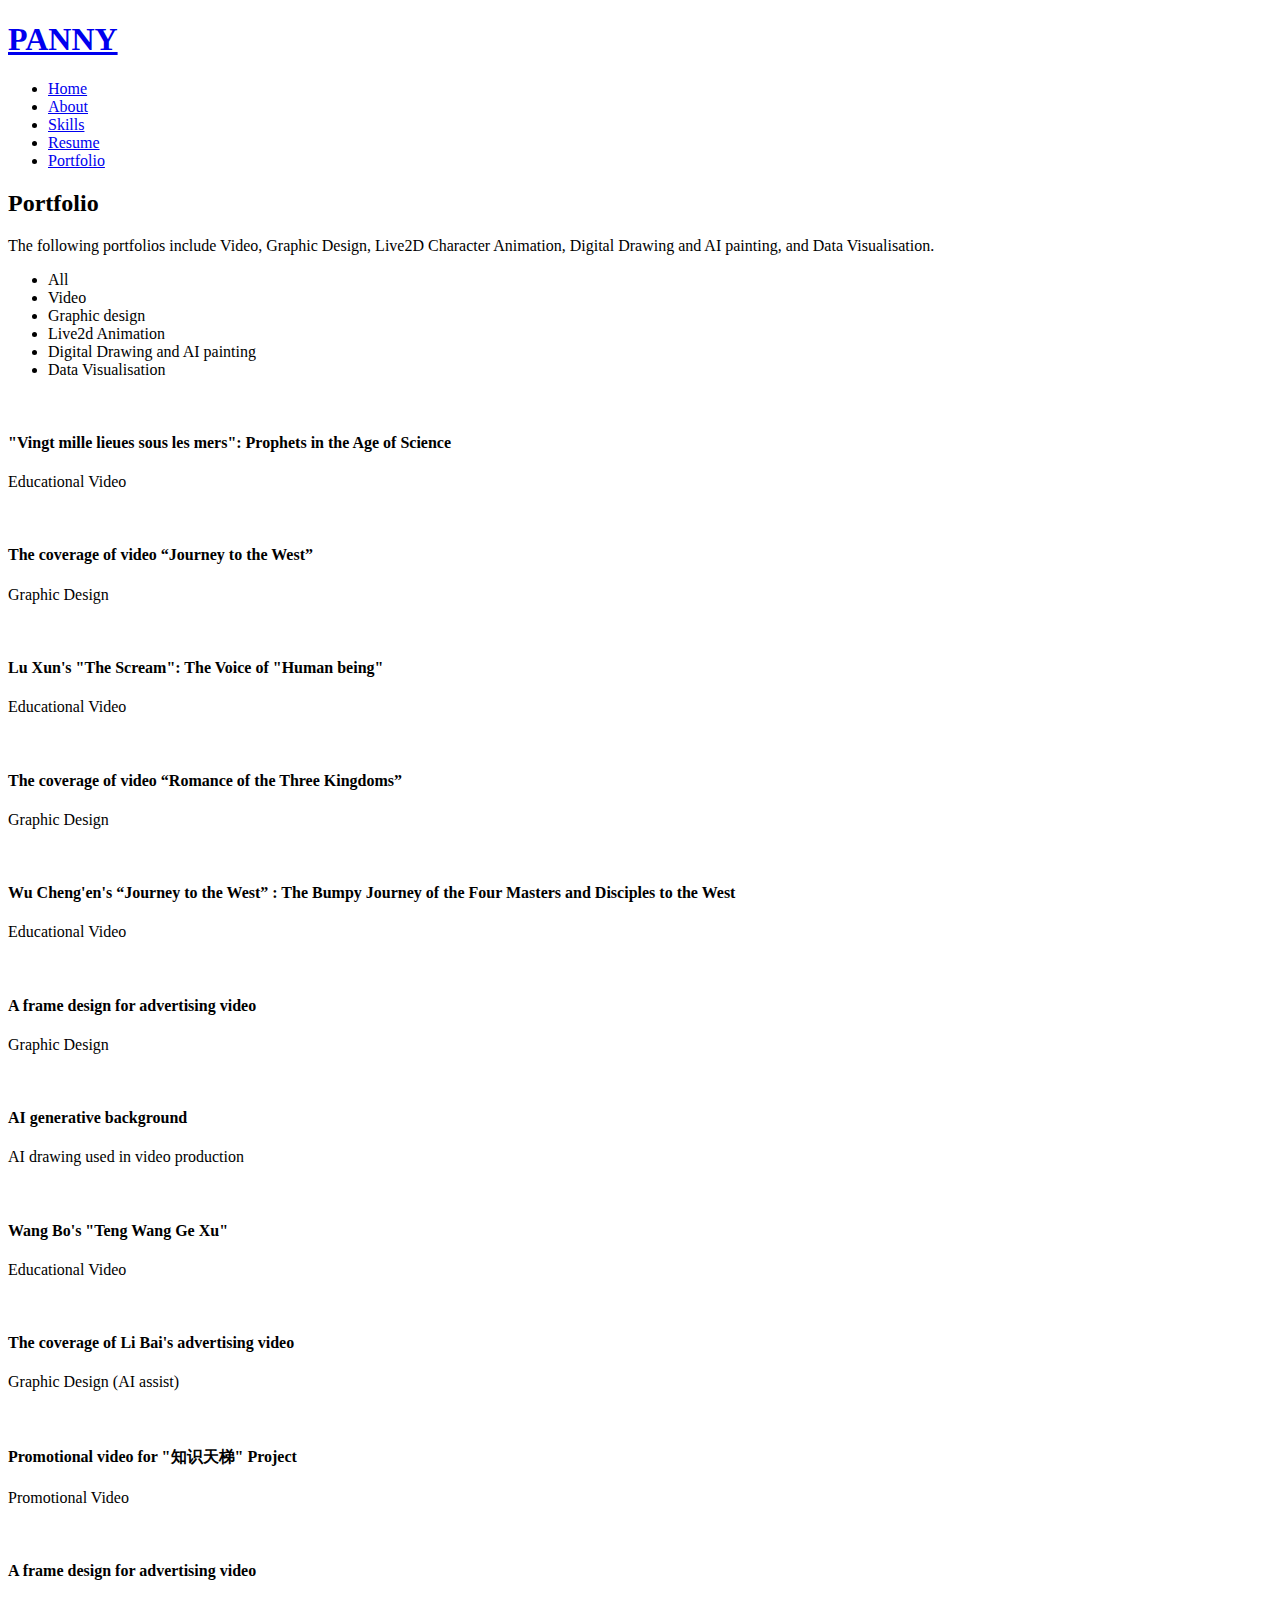
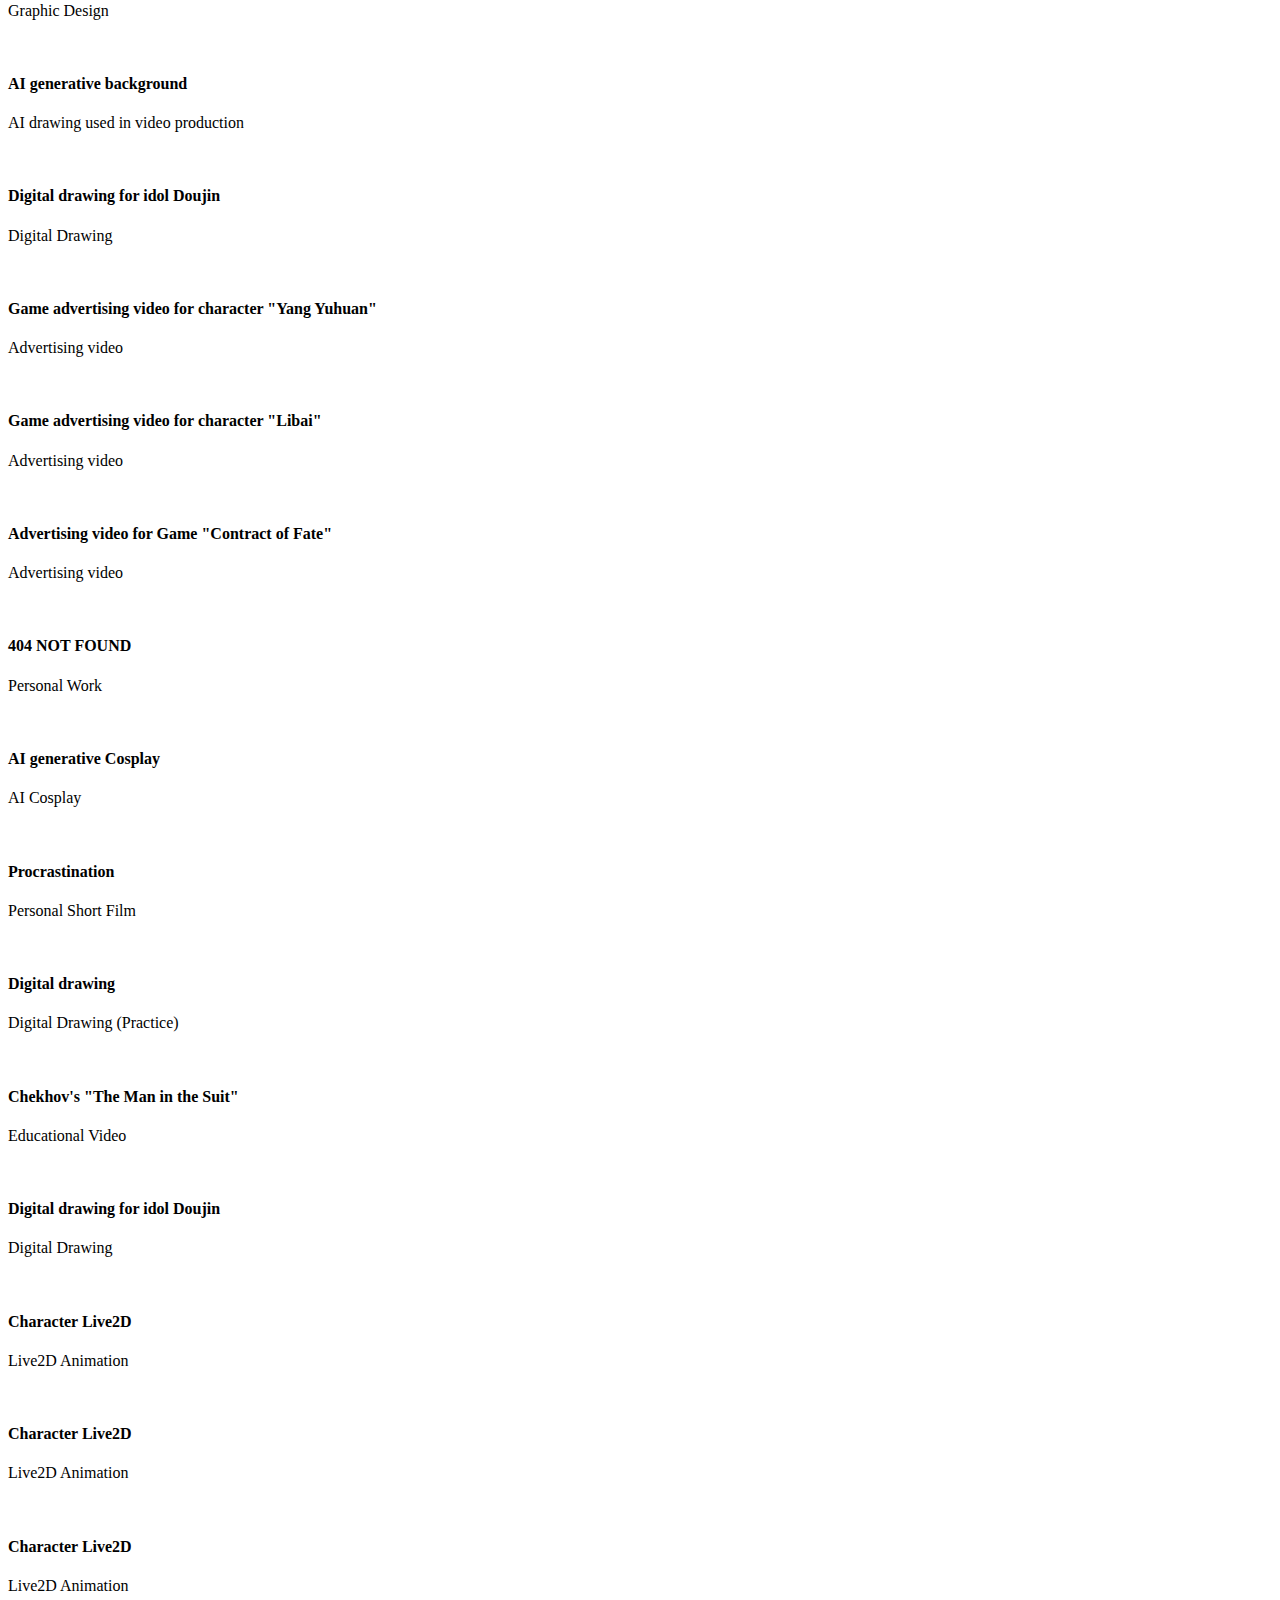
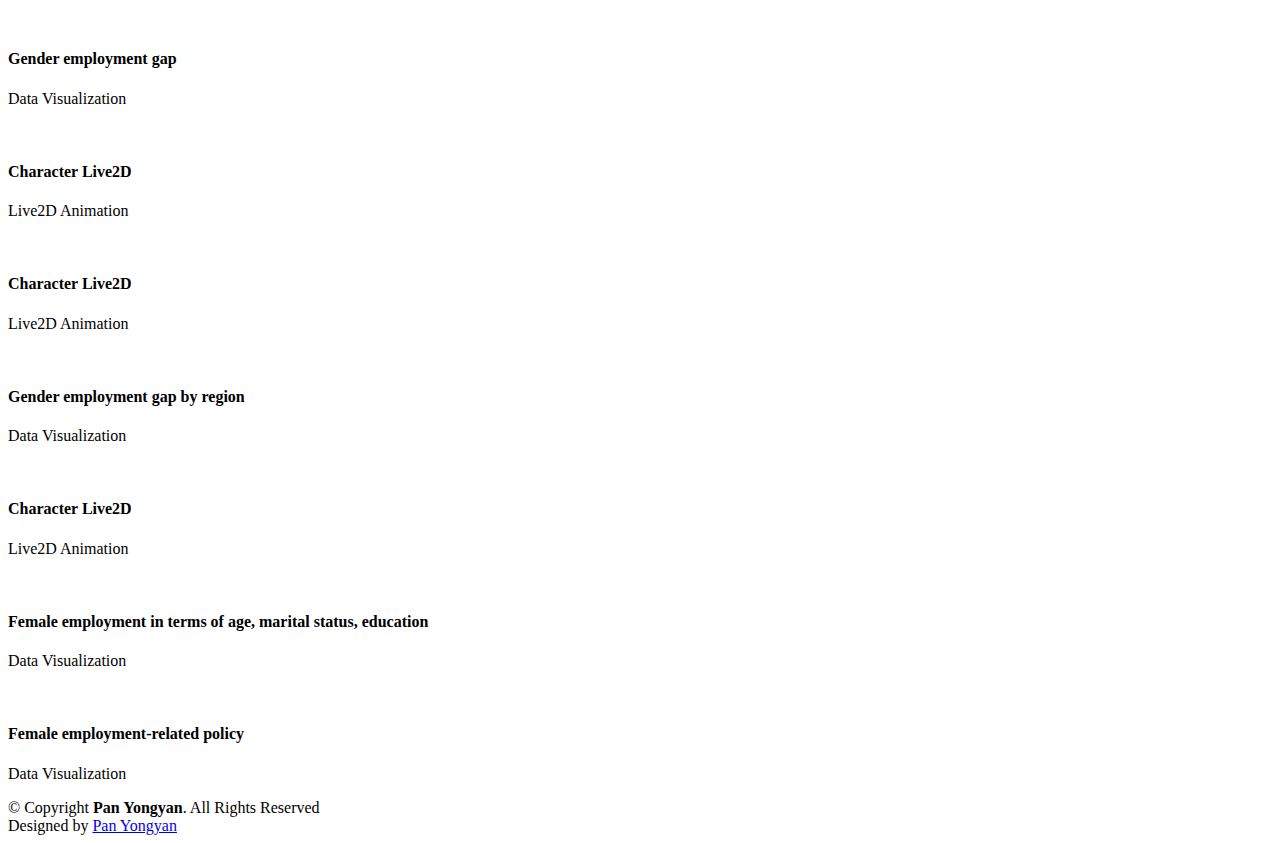
==== portfolio.html @ 24c853d8 "Add files via upload" ====
<!DOCTYPE html>
<html lang="en">

<head>
  <meta charset="utf-8">
  <meta content="width=device-width, initial-scale=1.0" name="viewport">

  <title>Portfolio - Pan Yongyan's creative CV </title>
  <meta content="" name="description">
  <meta content="" name="keywords">

  <!-- Favicons -->
  <link href="assets/img/favicon.png" rel="icon">
  <link href="assets/img/apple-touch-icon.png" rel="apple-touch-icon">

  <!-- Google Fonts -->
  <link href="https://fonts.googleapis.com/css?family=Open+Sans:300,300i,400,400i,600,600i,700,700i|Raleway:300,300i,400,400i,500,500i,600,600i,700,700i|Poppins:300,300i,400,400i,500,500i,600,600i,700,700i" rel="stylesheet">

  <!-- Vendor CSS Files -->
  <link href="assets/vendor/aos/aos.css" rel="stylesheet">
  <link href="assets/vendor/bootstrap/css/bootstrap.min.css" rel="stylesheet">
  <link href="assets/vendor/bootstrap-icons/bootstrap-icons.css" rel="stylesheet">
  <link href="assets/vendor/boxicons/css/boxicons.min.css" rel="stylesheet">
  <link href="assets/vendor/glightbox/css/glightbox.min.css" rel="stylesheet">
  <link href="assets/vendor/swiper/swiper-bundle.min.css" rel="stylesheet">

  <!-- Template Main CSS File -->
  <link href="assets/css/style.css" rel="stylesheet">

  <!-- =======================================================
  * Template Name: Kelly
  * Template URL: https://bootstrapmade.com/kelly-free-bootstrap-cv-resume-html-template/
  * Updated: Mar 17 2024 with Bootstrap v5.3.3
  * Author: BootstrapMade.com
  * License: https://bootstrapmade.com/license/
  ======================================================== -->
</head>

<body>

  <!-- ======= Header ======= -->
  <header id="header" class="fixed-top">
    <div class="container-fluid d-flex justify-content-between align-items-center">

      <h1 class="logo me-auto me-lg-0"><a href="index.html">PANNY</a></h1>
      <!-- Uncomment below if you prefer to use an image logo -->
      <!-- <a href="index.html" class="logo"><img src="assets/img/logo.png" alt="" class="img-fluid"></a>-->

      <nav id="navbar" class="navbar order-last order-lg-0">
        <ul>
          <li><a href="index.html">Home</a></li>
          <li><a href="about.html">About</a></li>
          <li><a href="skills.html">Skills</a></li>
          <li><a href="resume.html">Resume</a></li>
          <li><a class="active" href="portfolio.html">Portfolio</a></li>
          <!--<li><a href="contact.html">Contact</a></li>-->
        </ul>
        <i class="bi bi-list mobile-nav-toggle"></i>
      </nav><!-- .navbar -->

      <div class="header-social-links">
        <a href="https://www.linkedin.com/in/yongyan-pan-8737632ab/" class="linkedin"><i class="bi bi-linkedin"></i></i></a>
      </div>

    </div>

  </header><!-- End Header -->

  <main id="main">

    <!-- ======= Portfolio Section ======= -->
    <section id="portfolio" class="portfolio">
      <div class="container" data-aos="fade-up">

        <div class="section-title">
          <h2>Portfolio</h2>
          <p>The following portfolios include Video, Graphic Design, Live2D Character Animation, Digital Drawing and AI painting, and Data Visualisation.</p>
        </div>

        <div class="row" data-aos="fade-up" data-aos-delay="100">
          <div class="col-lg-12 d-flex justify-content-center">
            <ul id="portfolio-flters">
              <li data-filter="*" class="filter-active">All</li>
              <li data-filter=".filter-video">Video</li>
              <li data-filter=".filter-graphic_design">Graphic design</li>
              <li data-filter=".filter-live2d_animation">Live2d Animation</li>
              <li data-filter=".filter-drawing_n_AI">Digital Drawing and AI painting</li>
              <li data-filter=".filter-data_visualization">Data Visualisation</li>
            </ul>
          </div>
        </div>

        <div class="row portfolio-container" data-aos="fade-up" data-aos-delay="200">

          <div class="col-lg-4 col-md-6 portfolio-item filter-video">
            <div class="portfolio-wrap">
              <img src="assets/img/portfolio/Video1.png" class="img-fluid" alt="">
              <div class="portfolio-info">
                <h4><class="fst-italic">"Vingt mille lieues sous les mers":</class> Prophets in the Age of Science</h4>
                <p>Educational Video</p>
                <div class="portfolio-links">
                  <a href="assets\video\video1.mp4" data-gallery="portfolioGallery" class="portfolio-lightbox" title="Video 1"><i class="bx bx-link"></i></a>
                  <!--<a href="portfolio-details.html" class="portfolio-details-lightbox" data-glightbox="type: external" title="Portfolio Details"><i class="bx bx-file"></i></a>-->
                </div>
              </div>
            </div>
          </div>

          <div class="col-lg-4 col-md-6 portfolio-item filter-graphic_design">
            <div class="portfolio-wrap">
              <img src="assets\img\portfolio\gd-1.png" class="img-fluid" alt="">
              <div class="portfolio-info">
                <h4>The coverage of video “Journey to the West”</h4>
                <p>Graphic Design</p>
                <div class="portfolio-links">
                  <a href="assets\img\portfolio\gd-1.png" data-gallery="portfolioGallery" class="portfolio-lightbox" title="Graphic Design 1"><i class="bx bx-link"></i></a>
                  <!--<a href="portfolio-details.html" class="portfolio-details-lightbox" data-glightbox="type: external" title="Portfolio Details"><i class="bx bx-file"></i></a>-->
                </div>
              </div>
            </div>
          </div>

          <div class="col-lg-4 col-md-6 portfolio-item filter-video">
            <div class="portfolio-wrap">
              <img src="assets/img/portfolio/Video2.png" class="img-fluid" alt="">
              <div class="portfolio-info">
                <h4>Lu Xun's "The Scream": The Voice of "Human being"</h4>
                <p>Educational Video</p>
                <div class="portfolio-links">
                  <a href="assets\video\video2.mp4" data-gallery="portfolioGallery" class="portfolio-lightbox" title="Video 2"><i class="bx bx-link"></i></a>
                  <!--<a href="portfolio-details.html" class="portfolio-details-lightbox" data-glightbox="type: external" title="Portfolio Details"><i class="bx bx-file"></i></a>-->
                </div>
              </div>
            </div>
          </div>

          <div class="col-lg-4 col-md-6 portfolio-item filter-graphic_design">
            <div class="portfolio-wrap">
              <img src="assets\img\portfolio\gd-2.png" class="img-fluid" alt="">
              <div class="portfolio-info">
                <h4>The coverage of video “Romance of the Three Kingdoms”</h4>
                <p>Graphic Design</p>
                <div class="portfolio-links">
                  <a href="assets\img\portfolio\gd-2.png" data-gallery="portfolioGallery" class="portfolio-lightbox" title="Graphic Design 2"><i class="bx bx-link"></i></a>
                  <!--<a href="portfolio-details.html" class="portfolio-details-lightbox" data-glightbox="type: external" title="Portfolio Details"><i class="bx bx-file"></i></a>-->
                </div>
              </div>
            </div>
          </div>

          <div class="col-lg-4 col-md-6 portfolio-item filter-video">
            <div class="portfolio-wrap">
              <img src="assets/img/portfolio/Video3.png" class="img-fluid" alt="">
              <div class="portfolio-info">
                <h4>Wu Cheng'en's “Journey to the West” : The Bumpy Journey of the Four Masters and Disciples to the West</h4>
                <p>Educational Video</p>
                <div class="portfolio-links">
                  <a href="assets\video\video3.mp4" data-gallery="portfolioGallery" class="portfolio-lightbox" title="Video 3"><i class="bx bx-link"></i></a>
                  <!--<a href="portfolio-details.html" class="portfolio-details-lightbox" data-glightbox="type: external" title="Portfolio Details"><i class="bx bx-file"></i></a>-->
                </div>
              </div>
            </div>
          </div>

          <div class="col-lg-4 col-md-6 portfolio-item filter-graphic_design">
            <div class="portfolio-wrap">
              <img src="assets\img\portfolio\gd-4.png" class="img-fluid" alt="">
              <div class="portfolio-info">
                <h4>A frame design for advertising video</h4>
                <p>Graphic Design</p>
                <div class="portfolio-links">
                  <a href="assets\img\portfolio\gd-4.png" data-gallery="portfolioGallery" class="portfolio-lightbox" title="Graphic Design 4"><i class="bx bx-link"></i></a>
                  <!--<a href="portfolio-details.html" class="portfolio-details-lightbox" data-glightbox="type: external" title="Portfolio Details"><i class="bx bx-file"></i></a>-->
                </div>
              </div>
            </div>
          </div>

          <div class="col-lg-4 col-md-6 portfolio-item filter-drawing_n_AI">
            <div class="portfolio-wrap">
              <img src="assets/img/portfolio/AI-1.png" class="img-fluid" alt="">
              <div class="portfolio-info">
                <h4>AI generative background</h4>
                <p>AI drawing used in video production</p>
                <div class="portfolio-links">
                  <a href="assets/img/portfolio/AI-1.png" data-gallery="portfolioGallery" class="portfolio-lightbox" title="AI drawing 1"><i class="bx bx-link"></i></a>
                  <!--<a href="portfolio-details.html" class="portfolio-details-lightbox" data-glightbox="type: external" title="Portfolio Details"><i class="bx bx-file"></i></a>-->
                </div>
              </div>
            </div>
          </div>

          <div class="col-lg-4 col-md-6 portfolio-item filter-video">
            <div class="portfolio-wrap">
              <img src="assets/img/portfolio/Video4.png" class="img-fluid" alt="">
              <div class="portfolio-info">
                <h4>Wang Bo's "Teng Wang Ge Xu"</h4>
                <p>Educational Video</p>
                <div class="portfolio-links">
                  <a href="assets\video\video4.mp4" data-gallery="portfolioGallery" class="portfolio-lightbox" title="Vide 4"><i class="bx bx-plus"></i></a>
                  <!--<a href="portfolio-details.html" class="portfolio-details-lightbox" data-glightbox="type: external" title="Portfolio Details"><i class="bx bx-link"></i></a>-->
                </div>
              </div>
            </div>
          </div>

          <div class="col-lg-4 col-md-6 portfolio-item filter-graphic_design">
            <div class="portfolio-wrap">
              <img src="assets\img\portfolio\gd-3.png" class="img-fluid" alt="">
              <div class="portfolio-info">
                <h4>The coverage of Li Bai's advertising video</h4>
                <p>Graphic Design (AI assist)</p>
                <div class="portfolio-links">
                  <a href="assets\img\portfolio\gd-3.png" data-gallery="portfolioGallery" class="portfolio-lightbox" title="Graphic Design 3"><i class="bx bx-link"></i></a>
                  <!--<a href="portfolio-details.html" class="portfolio-details-lightbox" data-glightbox="type: external" title="Portfolio Details"><i class="bx bx-file"></i></a>-->
                </div>
              </div>
            </div>
          </div>

          <div class="col-lg-4 col-md-6 portfolio-item filter-video">
            <div class="portfolio-wrap">
              <img src="assets/img/portfolio/Video7.png" class="img-fluid" alt="">
              <div class="portfolio-info">
                <h4>Promotional video for "知识天梯" Project</h4>
                <p>Promotional Video</p>
                <div class="portfolio-links">
                  <a href="assets\video\video7.mp4" data-gallery="portfolioGallery" class="portfolio-lightbox" title="Vide 4"><i class="bx bx-link"></i></a>
                  <!--<a href="portfolio-details.html" class="portfolio-details-lightbox" data-glightbox="type: external" title="Portfolio Details"><i class="bx bx-file"></i></a>-->
                </div>
              </div>
            </div>
          </div>

          <div class="col-lg-4 col-md-6 portfolio-item filter-graphic_design">
            <div class="portfolio-wrap">
              <img src="assets\img\portfolio\gd-5.png" class="img-fluid" alt="">
              <div class="portfolio-info">
                <h4>A frame design for advertising video</h4>
                <p>Graphic Design</p>
                <div class="portfolio-links">
                  <a href="assets\img\portfolio\gd-5.png" data-gallery="portfolioGallery" class="portfolio-lightbox" title="Graphic Design 5"><i class="bx bx-link"></i></a>
                  <!--<a href="portfolio-details.html" class="portfolio-details-lightbox" data-glightbox="type: external" title="Portfolio Details"><i class="bx bx-file"></i></a>-->
                </div>
              </div>
            </div>
          </div>

          <div class="col-lg-4 col-md-6 portfolio-item filter-drawing_n_AI">
            <div class="portfolio-wrap">
              <img src="assets/img/portfolio/AI-2.png" class="img-fluid" alt="">
              <div class="portfolio-info">
                <h4>AI generative background</h4>
                <p>AI drawing used in video production</p>
                <div class="portfolio-links">
                  <a href="assets/img/portfolio/AI-2.png" data-gallery="portfolioGallery" class="portfolio-lightbox" title="AI drawing 2"><i class="bx bx-link"></i></a>
                  <!--<a href="portfolio-details.html" class="portfolio-details-lightbox" data-glightbox="type: external" title="Portfolio Details"><i class="bx bx-file"></i></a>-->
                </div>
              </div>
            </div>
          </div>

          <div class="col-lg-4 col-md-6 portfolio-item filter-drawing_n_AI">
            <div class="portfolio-wrap">
              <img src="assets/img/portfolio/draw-1.jpg" class="img-fluid" alt="">
              <div class="portfolio-info">
                <h4>Digital drawing for idol Doujin</h4>
                <p>Digital Drawing</p>
                <div class="portfolio-links">
                  <a href="assets/img/portfolio/draw-1.jpg" data-gallery="portfolioGallery" class="portfolio-lightbox" title="Digital Drawing 1"><i class="bx bx-link"></i></a>
                  <!--<a href="portfolio-details.html" class="portfolio-details-lightbox" data-glightbox="type: external" title="Portfolio Details"><i class="bx bx-file"></i></a>-->
                </div>
              </div>
            </div>
          </div>

          <div class="col-lg-4 col-md-6 portfolio-item filter-video">
            <div class="portfolio-wrap">
              <img src="assets/img/portfolio/Video8.png" class="img-fluid" alt="">
              <div class="portfolio-info">
                <h4>Game advertising video for character "Yang Yuhuan"</h4>
                <p>Advertising video</p>
                <div class="portfolio-links">
                  <a href="assets\video\video8.mp4" data-gallery="portfolioGallery" class="portfolio-lightbox" title="Vide 5"><i class="bx bx-link"></i></a>
                  <!--<a href="portfolio-details.html" class="portfolio-details-lightbox" data-glightbox="type: external" title="Portfolio Details"><i class="bx bx-file"></i></a>-->
                </div>
              </div>
            </div>
          </div>

          <div class="col-lg-4 col-md-6 portfolio-item filter-video">
            <div class="portfolio-wrap">
              <img src="assets/img/portfolio/Video10.png" class="img-fluid" alt="">
              <div class="portfolio-info">
                <h4>Game advertising video for character "Libai"</h4>
                <p>Advertising video</p>
                <div class="portfolio-links">
                  <a href="assets\video\video10.mp4" data-gallery="portfolioGallery" class="portfolio-lightbox" title="Vide 6"><i class="bx bx-link"></i></a>
                  <!--<a href="portfolio-details.html" class="portfolio-details-lightbox" data-glightbox="type: external" title="Portfolio Details"><i class="bx bx-file"></i></a>-->
                </div>
              </div>
            </div>
          </div>

          <div class="col-lg-4 col-md-6 portfolio-item filter-video">
            <div class="portfolio-wrap">
              <img src="assets/img/portfolio/Video11.png" class="img-fluid" alt="">
              <div class="portfolio-info">
                <h4>Advertising video for Game "Contract of Fate"</h4>
                <p>Advertising video</p>
                <div class="portfolio-links">
                  <a href="assets\video\video11.mp4" data-gallery="portfolioGallery" class="portfolio-lightbox" title="Vide 7"><i class="bx bx-link"></i></a>
                  <!--<a href="portfolio-details.html" class="portfolio-details-lightbox" data-glightbox="type: external" title="Portfolio Details"><i class="bx bx-file"></i></a>-->
                </div>
              </div>
            </div>
          </div>

          <div class="col-lg-4 col-md-6 portfolio-item filter-video">
            <div class="portfolio-wrap">
              <img src="assets/img/portfolio/Video12.jpg" class="img-fluid" alt="">
              <div class="portfolio-info">
                <h4>404 NOT FOUND</h4>
                <p>Personal Work</p>
                <div class="portfolio-links">
                  <a href="assets\video\video12.mp4" data-gallery="portfolioGallery" class="portfolio-lightbox" title="Vide 8"><i class="bx bx-link"></i></a>
                  <!--<a href="portfolio-details.html" class="portfolio-details-lightbox" data-glightbox="type: external" title="Portfolio Details"><i class="bx bx-file"></i></a>-->
                </div>
              </div>
            </div>
          </div>

          <div class="col-lg-4 col-md-6 portfolio-item filter-drawing_n_AI">
            <div class="portfolio-wrap">
              <img src="assets/img/portfolio/AI-4.png" class="img-fluid" alt="">
              <div class="portfolio-info">
                <h4>AI generative Cosplay</h4>
                <p>AI Cosplay</p>
                <div class="portfolio-links">
                  <a href="assets/img/portfolio/AI-4.png" data-gallery="portfolioGallery" class="portfolio-lightbox" title="AI Cosplay"><i class="bx bx-link"></i></a>
                  <!--<a href="portfolio-details.html" class="portfolio-details-lightbox" data-glightbox="type: external" title="Portfolio Details"><i class="bx bx-file"></i></a>-->
                </div>
              </div>
            </div>
          </div>

          <div class="col-lg-4 col-md-6 portfolio-item filter-video">
            <div class="portfolio-wrap">
              <img src="assets/img/portfolio/Video14.jpg" class="img-fluid" alt="">
              <div class="portfolio-info">
                <h4>Procrastination</h4>
                <p>Personal Short Film</p>
                <div class="portfolio-links">
                  <a href="assets\video\video14.mp4" data-gallery="portfolioGallery" class="portfolio-lightbox" title="Vide 9"><i class="bx bx-link"></i></a>
                  <!--<a href="portfolio-details.html" class="portfolio-details-lightbox" data-glightbox="type: external" title="Portfolio Details"><i class="bx bx-file"></i></a>-->
                </div>
              </div>
            </div>
          </div>

          <div class="col-lg-4 col-md-6 portfolio-item filter-drawing_n_AI">
            <div class="portfolio-wrap">
              <img src="assets/img/portfolio/draw-4.jpg" class="img-fluid" alt="">
              <div class="portfolio-info">
                <h4>Digital drawing</h4>
                <p>Digital Drawing (Practice)</p>
                <div class="portfolio-links">
                  <a href="assets/img/portfolio/draw-4.jpg" data-gallery="portfolioGallery" class="portfolio-lightbox" title="Digital Drawing 2"><i class="bx bx-link"></i></a>
                  <!--<a href="portfolio-details.html" class="portfolio-details-lightbox" data-glightbox="type: external" title="Portfolio Details"><i class="bx bx-file"></i></a>-->
                </div>
              </div>
            </div>
          </div>

          <div class="col-lg-4 col-md-6 portfolio-item filter-video">
            <div class="portfolio-wrap">
              <img src="assets/img/portfolio/Video5.png" class="img-fluid" alt="">
              <div class="portfolio-info">
                <h4>Chekhov's "The Man in the Suit"</h4>
                <p>Educational Video</p>
                <div class="portfolio-links">
                  <a href="assets\video\video5.mp4" data-gallery="portfolioGallery" class="portfolio-lightbox" title="Vide 10"><i class="bx bx-link"></i></a>
                  <!--<a href="portfolio-details.html" class="portfolio-details-lightbox" data-glightbox="type: external" title="Portfolio Details"><i class="bx bx-file"></i></a>-->
                </div>
              </div>
            </div>
          </div>

          <div class="col-lg-4 col-md-6 portfolio-item filter-drawing_n_AI">
            <div class="portfolio-wrap">
              <img src="assets/img/portfolio/draw-3.jpg" class="img-fluid" alt="">
              <div class="portfolio-info">
                <h4>Digital drawing for idol Doujin</h4>
                <p>Digital Drawing</p>
                <div class="portfolio-links">
                  <a href="assets/img/portfolio/draw-3.jpg" data-gallery="portfolioGallery" class="portfolio-lightbox" title="Digital Drawing 3"><i class="bx bx-link"></i></a>
                  <!--<a href="portfolio-details.html" class="portfolio-details-lightbox" data-glightbox="type: external" title="Portfolio Details"><i class="bx bx-file"></i></a>-->
                </div>
              </div>
            </div>
          </div>

          <div class="col-lg-4 col-md-6 portfolio-item filter-live2d_animation">
            <div class="portfolio-wrap">
              <img src="assets\live2d\live2d-1.gif" class="img-fluid" alt="">
              <div class="portfolio-info">
                <h4>Character Live2D</h4>
                <p>Live2D Animation</p>
                <div class="portfolio-links">
                  <a href="assets\live2d\live2d-1.gif" data-gallery="portfolioGallery" class="portfolio-lightbox" title="Live2D Animation 1"><i class="bx bx-link"></i></a>
                  <!--<a href="portfolio-details.html" class="portfolio-details-lightbox" data-glightbox="type: external" title="Portfolio Details"><i class="bx bx-file"></i></a>-->
                </div>
              </div>
            </div>
          </div>

          <div class="col-lg-4 col-md-6 portfolio-item filter-live2d_animation">
            <div class="portfolio-wrap">
              <img src="assets\live2d\live2d-2.gif" class="img-fluid" alt="">
              <div class="portfolio-info">
                <h4>Character Live2D</h4>
                <p>Live2D Animation</p>
                <div class="portfolio-links">
                  <a href="assets\live2d\live2d-2.gif" data-gallery="portfolioGallery" class="portfolio-lightbox" title="Live2D Animation 2"><i class="bx bx-link"></i></a>
                  <!--<a href="portfolio-details.html" class="portfolio-details-lightbox" data-glightbox="type: external" title="Portfolio Details"><i class="bx bx-file"></i></a>-->
                </div>
              </div>
            </div>
          </div>

          <div class="col-lg-4 col-md-6 portfolio-item filter-live2d_animation">
            <div class="portfolio-wrap">
              <img src="assets\live2d\live2d-7.gif" class="img-fluid" alt="">
              <div class="portfolio-info">
                <h4>Character Live2D</h4>
                <p>Live2D Animation</p>
                <div class="portfolio-links">
                  <a href="assets\live2d\live2d-7.gif" data-gallery="portfolioGallery" class="portfolio-lightbox" title="Live2D Animation 3"><i class="bx bx-link"></i></a>
                  <!--<a href="portfolio-details.html" class="portfolio-details-lightbox" data-glightbox="type: external" title="Portfolio Details"><i class="bx bx-file"></i></a>-->
                </div>
              </div>
            </div>
          </div>

          <div class="col-lg-4 col-md-6 portfolio-item filter-data_visualization">
            <div class="portfolio-wrap">
              <img src="assets\img\portfolio\data-1.png" class="img-fluid" alt="">
              <div class="portfolio-info">
                <h4>Gender employment gap</h4>
                <p>Data Visualization</p>
                <div class="portfolio-links">
                  <a href="assets\img\portfolio\data-1.png" data-gallery="portfolioGallery" class="portfolio-lightbox" title="Data Visualization 1"><i class="bx bx-link"></i></a>
                  <!--<a href="portfolio-details.html" class="portfolio-details-lightbox" data-glightbox="type: external" title="Portfolio Details"><i class="bx bx-file"></i></a>-->
                </div>
              </div>
            </div>
          </div>

          <div class="col-lg-4 col-md-6 portfolio-item filter-live2d_animation">
            <div class="portfolio-wrap">
              <img src="assets\live2d\live2d-4.gif" class="img-fluid" alt="">
              <div class="portfolio-info">
                <h4>Character Live2D</h4>
                <p>Live2D Animation</p>
                <div class="portfolio-links">
                  <a href="assets\live2d\live2d-4.gif" data-gallery="portfolioGallery" class="portfolio-lightbox" title="Live2D Animation 4"><i class="bx bx-link"></i></a>
                  <!--<a href="portfolio-details.html" class="portfolio-details-lightbox" data-glightbox="type: external" title="Portfolio Details"><i class="bx bx-file"></i></a>-->
                </div>
              </div>
            </div>
          </div>

          <div class="col-lg-4 col-md-6 portfolio-item filter-live2d_animation">
            <div class="portfolio-wrap">
              <img src="assets\live2d\live2d-5.gif" class="img-fluid" alt="">
              <div class="portfolio-info">
                <h4>Character Live2D</h4>
                <p>Live2D Animation</p>
                <div class="portfolio-links">
                  <a href="assets\live2d\live2d-5.gif" data-gallery="portfolioGallery" class="portfolio-lightbox" title="Live2D Animation 5"><i class="bx bx-link"></i></a>
                  <!--<a href="portfolio-details.html" class="portfolio-details-lightbox" data-glightbox="type: external" title="Portfolio Details"><i class="bx bx-file"></i></a>-->
                </div>
              </div>
            </div>
          </div>

          <div class="col-lg-4 col-md-6 portfolio-item filter-data_visualization">
            <div class="portfolio-wrap">
              <img src="assets\img\portfolio\data-2.png" class="img-fluid" alt="">
              <div class="portfolio-info">
                <h4>Gender employment gap by region</h4>
                <p>Data Visualization</p>
                <div class="portfolio-links">
                  <a href="assets\img\portfolio\data-2.png" data-gallery="portfolioGallery" class="portfolio-lightbox" title="Data Visualization 2"><i class="bx bx-link"></i></a>
                  <!--<a href="portfolio-details.html" class="portfolio-details-lightbox" data-glightbox="type: external" title="Portfolio Details"><i class="bx bx-file"></i></a>-->
                </div>
              </div>
            </div>
          </div>

          <div class="col-lg-4 col-md-6 portfolio-item filter-live2d_animation">
            <div class="portfolio-wrap">
              <img src="assets\live2d\live2d-6.gif" class="img-fluid" alt="">
              <div class="portfolio-info">
                <h4>Character Live2D</h4>
                <p>Live2D Animation</p>
                <div class="portfolio-links">
                  <a href="assets\live2d\live2d-6.gif" data-gallery="portfolioGallery" class="portfolio-lightbox" title="Live2D Animation 6"><i class="bx bx-link"></i></a>
                  <!--<a href="portfolio-details.html" class="portfolio-details-lightbox" data-glightbox="type: external" title="Portfolio Details"><i class="bx bx-file"></i></a>-->
                </div>
              </div>
            </div>
          </div>

          <div class="col-lg-4 col-md-6 portfolio-item filter-data_visualization">
            <div class="portfolio-wrap">
              <img src="assets\img\portfolio\data-3.png" class="img-fluid" alt="">
              <div class="portfolio-info">
                <h4>Female employment in terms of age, marital status, education</h4>
                <p>Data Visualization</p>
                <div class="portfolio-links">
                  <a href="assets\img\portfolio\data-3.png" data-gallery="portfolioGallery" class="portfolio-lightbox" title="Data Visualization 3"><i class="bx bx-link"></i></a>
                  <!--<a href="portfolio-details.html" class="portfolio-details-lightbox" data-glightbox="type: external" title="Portfolio Details"><i class="bx bx-file"></i></a>-->
                </div>
              </div>
            </div>
          </div>

          <div class="col-lg-4 col-md-6 portfolio-item filter-data_visualization">
            <div class="portfolio-wrap">
              <img src="assets\img\portfolio\data-4.png" class="img-fluid" alt="">
              <div class="portfolio-info">
                <h4>Female employment-related policy</h4>
                <p>Data Visualization</p>
                <div class="portfolio-links">
                  <a href="assets\img\portfolio\data-4.png" data-gallery="portfolioGallery" class="portfolio-lightbox" title="Data Visualization 4"><i class="bx bx-link"></i></a>
                  <!--<a href="portfolio-details.html" class="portfolio-details-lightbox" data-glightbox="type: external" title="Portfolio Details"><i class="bx bx-file"></i></a>-->
                </div>
              </div>
            </div>
          </div>

        </div>

      </div>
    </section><!-- End Portfolio Section -->

  </main><!-- End #main -->

  <!-- ======= Footer ======= -->
  <footer id="footer">
    <div class="container">
      <div class="copyright">
        &copy; Copyright <strong><span>Pan Yongyan</span></strong>. All Rights Reserved
      </div>
      <div class="credits">
        <!-- All the links in the footer should remain intact. -->
        <!-- You can delete the links only if you purchased the pro version. -->
        <!-- Licensing information: https://bootstrapmade.com/license/ -->
        <!-- Purchase the pro version with working PHP/AJAX contact form: https://bootstrapmade.com/kelly-free-bootstrap-cv-resume-html-template/ -->
        Designed by <a href="https://bootstrapmade.com/">Pan Yongyan</a>
      </div>
    </div>
  </footer><!-- End  Footer -->

  <div id="preloader"></div>
  <a href="#" class="back-to-top d-flex align-items-center justify-content-center"><i class="bi bi-arrow-up-short"></i></a>

  <!-- Vendor JS Files -->
  <script src="assets/vendor/purecounter/purecounter_vanilla.js"></script>
  <script src="assets/vendor/aos/aos.js"></script>
  <script src="assets/vendor/bootstrap/js/bootstrap.bundle.min.js"></script>
  <script src="assets/vendor/glightbox/js/glightbox.min.js"></script>
  <script src="assets/vendor/isotope-layout/isotope.pkgd.min.js"></script>
  <script src="assets/vendor/swiper/swiper-bundle.min.js"></script>
  <script src="assets/vendor/waypoints/noframework.waypoints.js"></script>
  <script src="assets/vendor/php-email-form/validate.js"></script>

  <!-- Template Main JS File -->
  <script src="assets/js/main.js"></script>

</body>

</html>
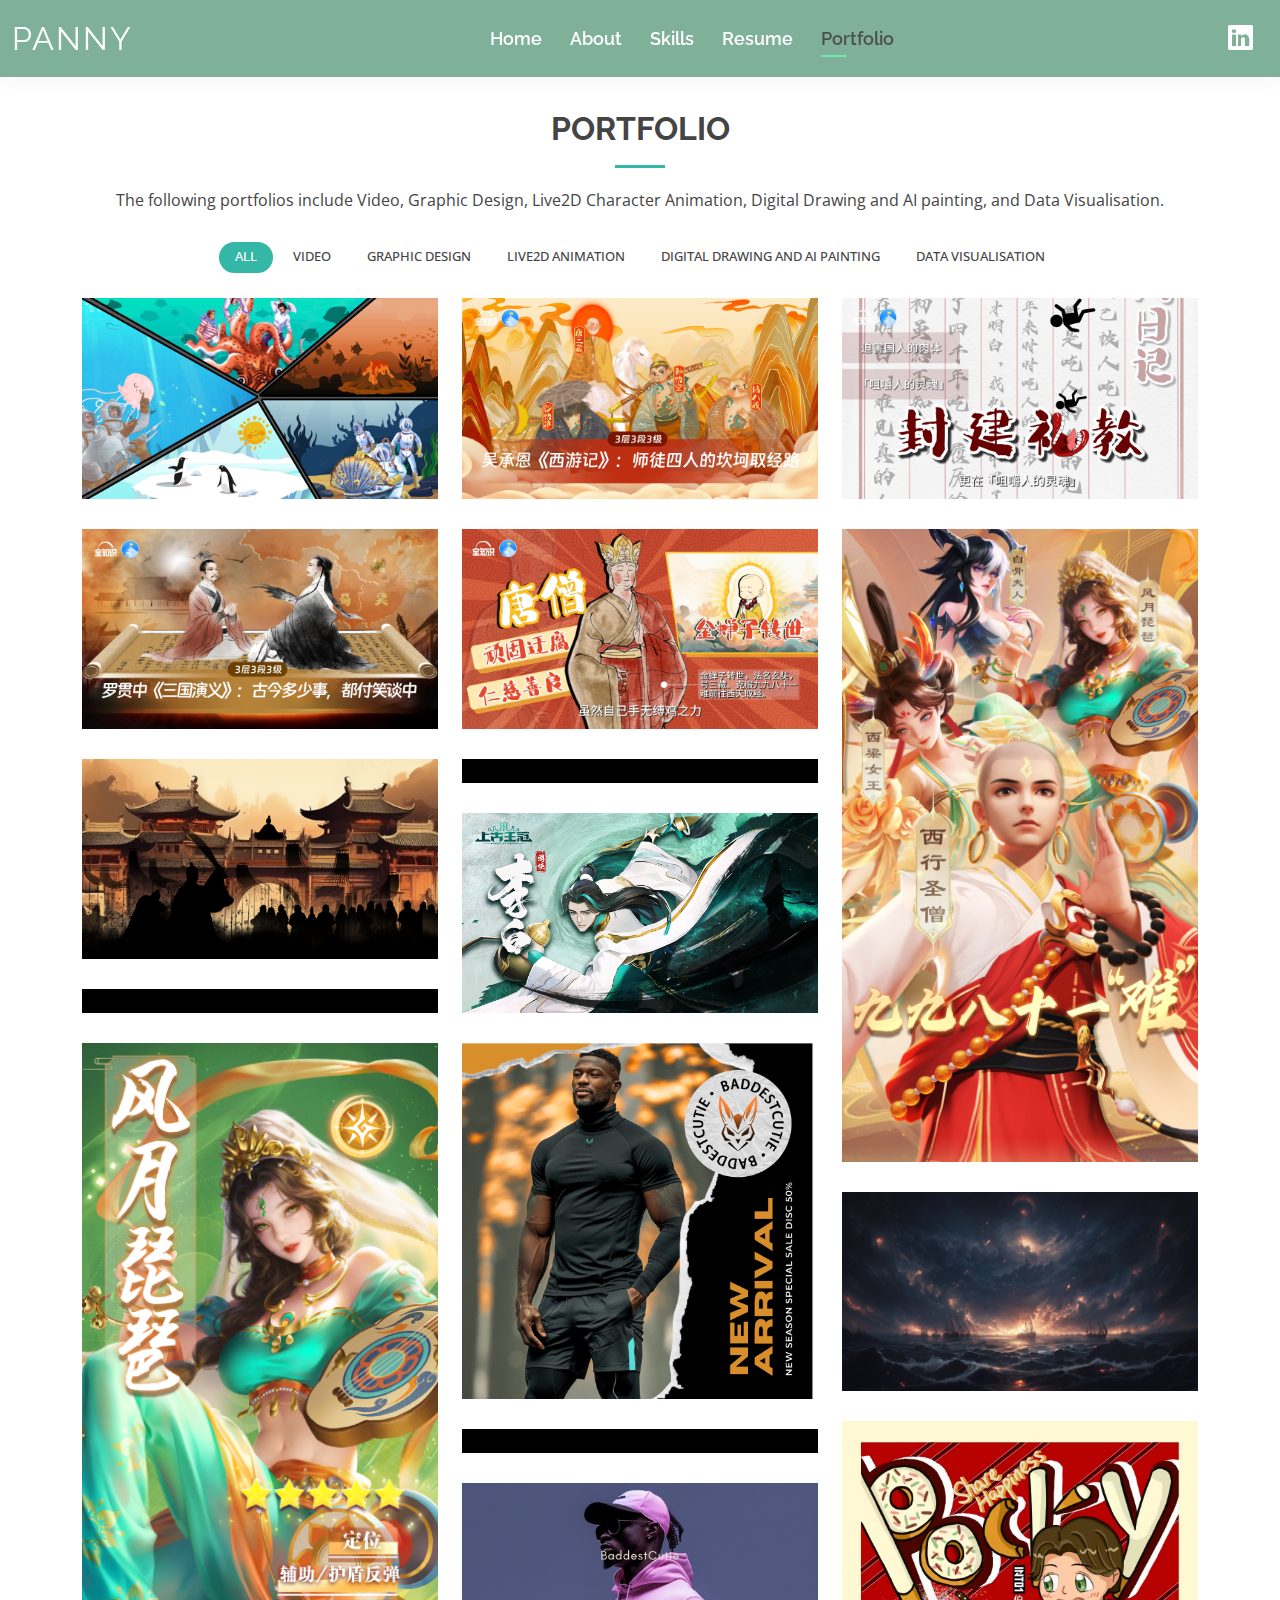
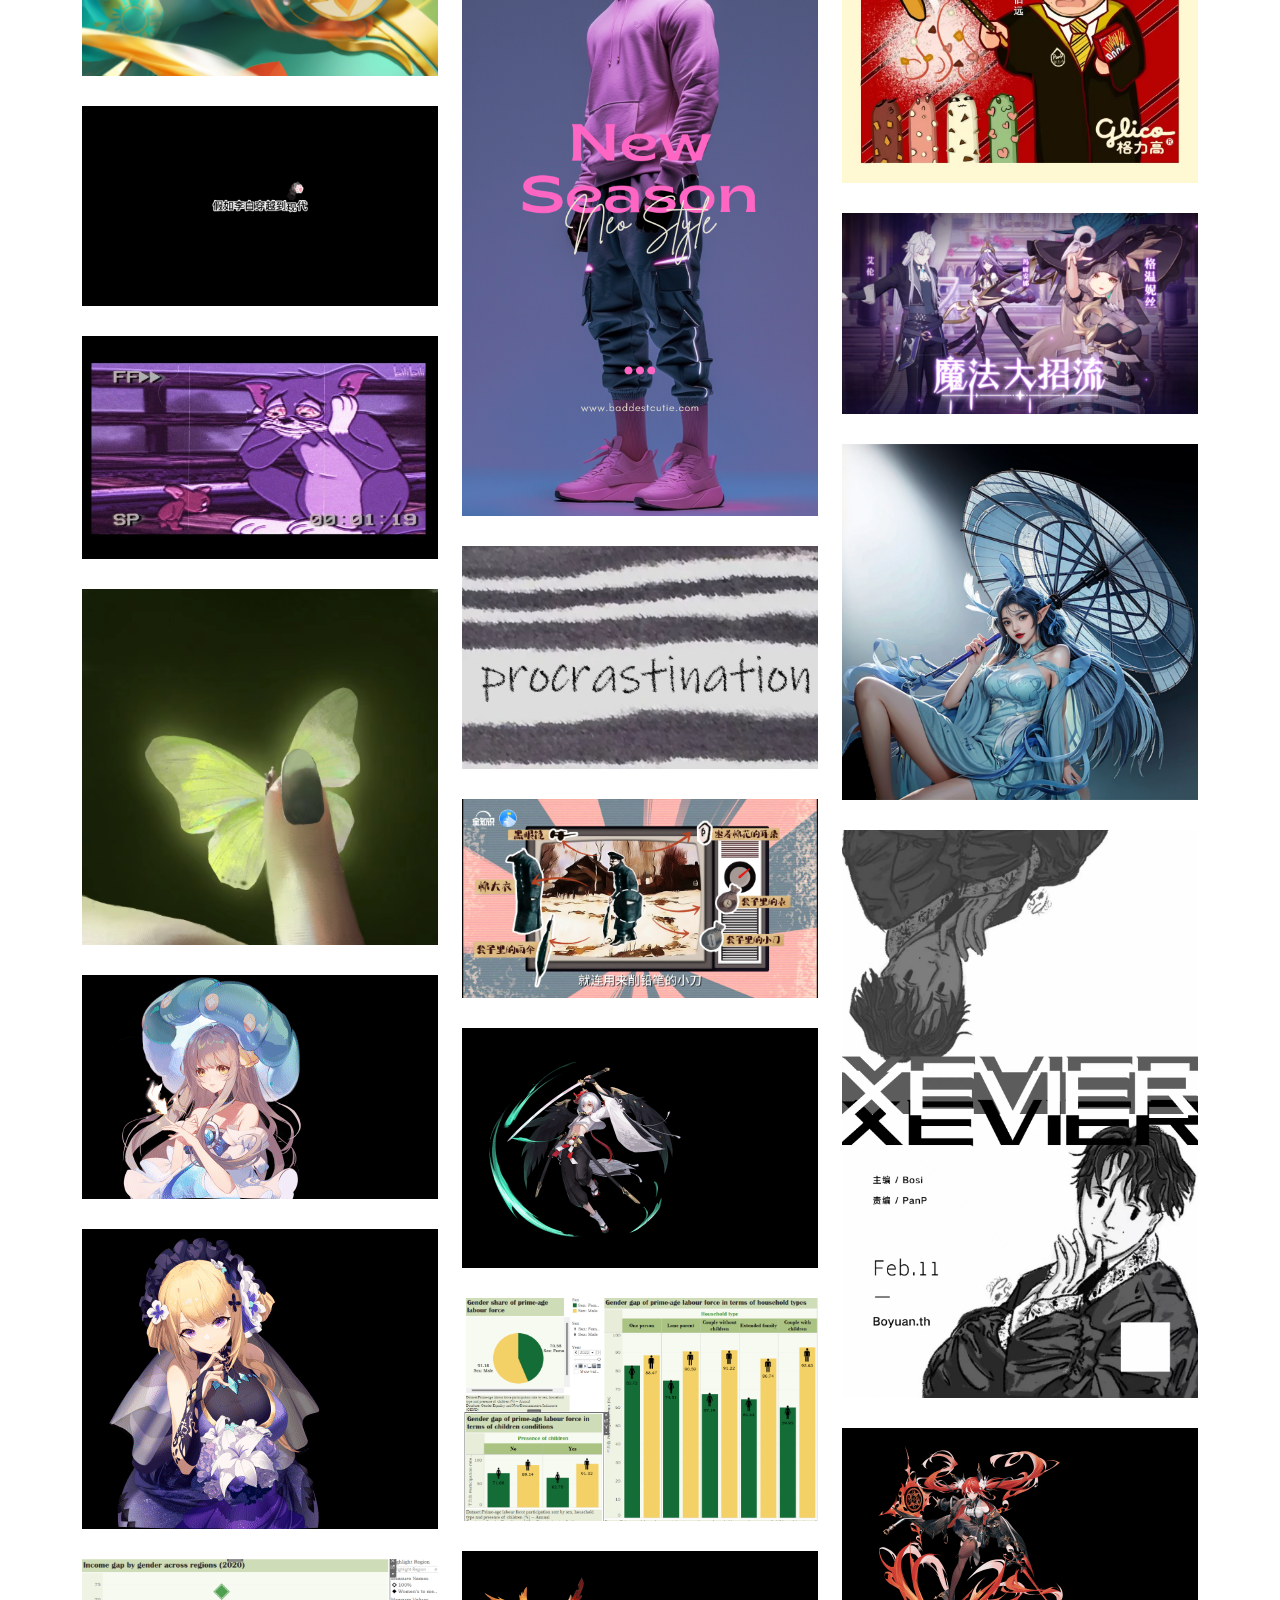
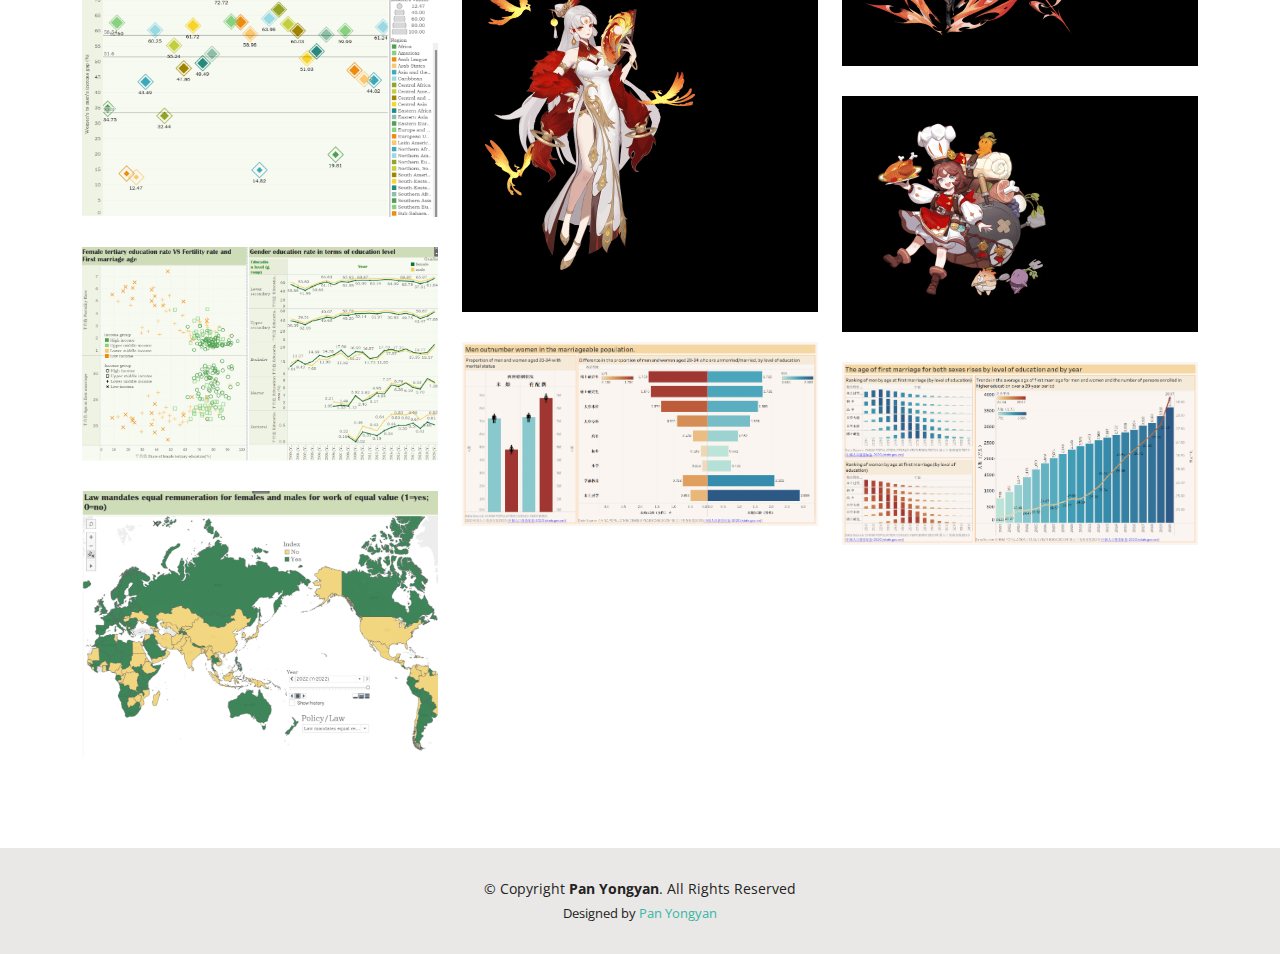
==== commit 300c9654: "Update portfolio.html" ====
--- a/portfolio.html
+++ b/portfolio.html
@@ -246,6 +246,20 @@
             </div>
           </div>
 
+          <div class="col-lg-4 col-md-6 portfolio-item filter-graphic_design">
+            <div class="portfolio-wrap">
+              <img src="assets\img\portfolio\ig post (male) - 1-1.png" class="img-fluid" alt="">
+              <div class="portfolio-info">
+                <h4>A poster design with AI-generated model</h4>
+                <p>Graphic Design</p>
+                <div class="portfolio-links">
+                  <a href="assets\img\portfolio\gd-5.png" data-gallery="portfolioGallery" class="portfolio-lightbox" title="Graphic Design 5"><i class="bx bx-link"></i></a>
+                  <!--<a href="portfolio-details.html" class="portfolio-details-lightbox" data-glightbox="type: external" title="Portfolio Details"><i class="bx bx-file"></i></a>-->
+                </div>
+              </div>
+            </div>
+          </div>
+
           <div class="col-lg-4 col-md-6 portfolio-item filter-drawing_n_AI">
             <div class="portfolio-wrap">
               <img src="assets/img/portfolio/AI-2.png" class="img-fluid" alt="">
@@ -288,6 +302,20 @@
             </div>
           </div>
 
+          <div class="col-lg-4 col-md-6 portfolio-item filter-graphic_design">
+            <div class="portfolio-wrap">
+              <img src="assets\img\portfolio\ig post (male) - 16-9.png" class="img-fluid" alt="">
+              <div class="portfolio-info">
+                <h4>A poster design with AI-generated model</h4>
+                <p>Graphic Design</p>
+                <div class="portfolio-links">
+                  <a href="assets\img\portfolio\gd-5.png" data-gallery="portfolioGallery" class="portfolio-lightbox" title="Graphic Design 5"><i class="bx bx-link"></i></a>
+                  <!--<a href="portfolio-details.html" class="portfolio-details-lightbox" data-glightbox="type: external" title="Portfolio Details"><i class="bx bx-file"></i></a>-->
+                </div>
+              </div>
+            </div>
+          </div>
+
           <div class="col-lg-4 col-md-6 portfolio-item filter-video">
             <div class="portfolio-wrap">
               <img src="assets/img/portfolio/Video10.png" class="img-fluid" alt="">
@@ -517,6 +545,34 @@
               <img src="assets\img\portfolio\data-3.png" class="img-fluid" alt="">
               <div class="portfolio-info">
                 <h4>Female employment in terms of age, marital status, education</h4>
+                <p>Data Visualization</p>
+                <div class="portfolio-links">
+                  <a href="assets\img\portfolio\data-3.png" data-gallery="portfolioGallery" class="portfolio-lightbox" title="Data Visualization 3"><i class="bx bx-link"></i></a>
+                  <!--<a href="portfolio-details.html" class="portfolio-details-lightbox" data-glightbox="type: external" title="Portfolio Details"><i class="bx bx-file"></i></a>-->
+                </div>
+              </div>
+            </div>
+          </div>
+
+          <div class="col-lg-4 col-md-6 portfolio-item filter-data_visualization">
+            <div class="portfolio-wrap">
+              <img src="assets\img\portfolio\5.2.1.png" class="img-fluid" alt="">
+              <div class="portfolio-info">
+                <h4>Men outnumber women in the marriageable population</h4>
+                <p>Data Visualization</p>
+                <div class="portfolio-links">
+                  <a href="assets\img\portfolio\data-3.png" data-gallery="portfolioGallery" class="portfolio-lightbox" title="Data Visualization 3"><i class="bx bx-link"></i></a>
+                  <!--<a href="portfolio-details.html" class="portfolio-details-lightbox" data-glightbox="type: external" title="Portfolio Details"><i class="bx bx-file"></i></a>-->
+                </div>
+              </div>
+            </div>
+          </div>
+
+          <div class="col-lg-4 col-md-6 portfolio-item filter-data_visualization">
+            <div class="portfolio-wrap">
+              <img src="assets\img\portfolio\5.2.2.png" class="img-fluid" alt="">
+              <div class="portfolio-info">
+                <h4>The age of first marriage for both sexes rises by level of education and by year</h4>
                 <p>Data Visualization</p>
                 <div class="portfolio-links">
                   <a href="assets\img\portfolio\data-3.png" data-gallery="portfolioGallery" class="portfolio-lightbox" title="Data Visualization 3"><i class="bx bx-link"></i></a>
@@ -581,4 +637,4 @@
 
 </body>
 
-</html>+</html>
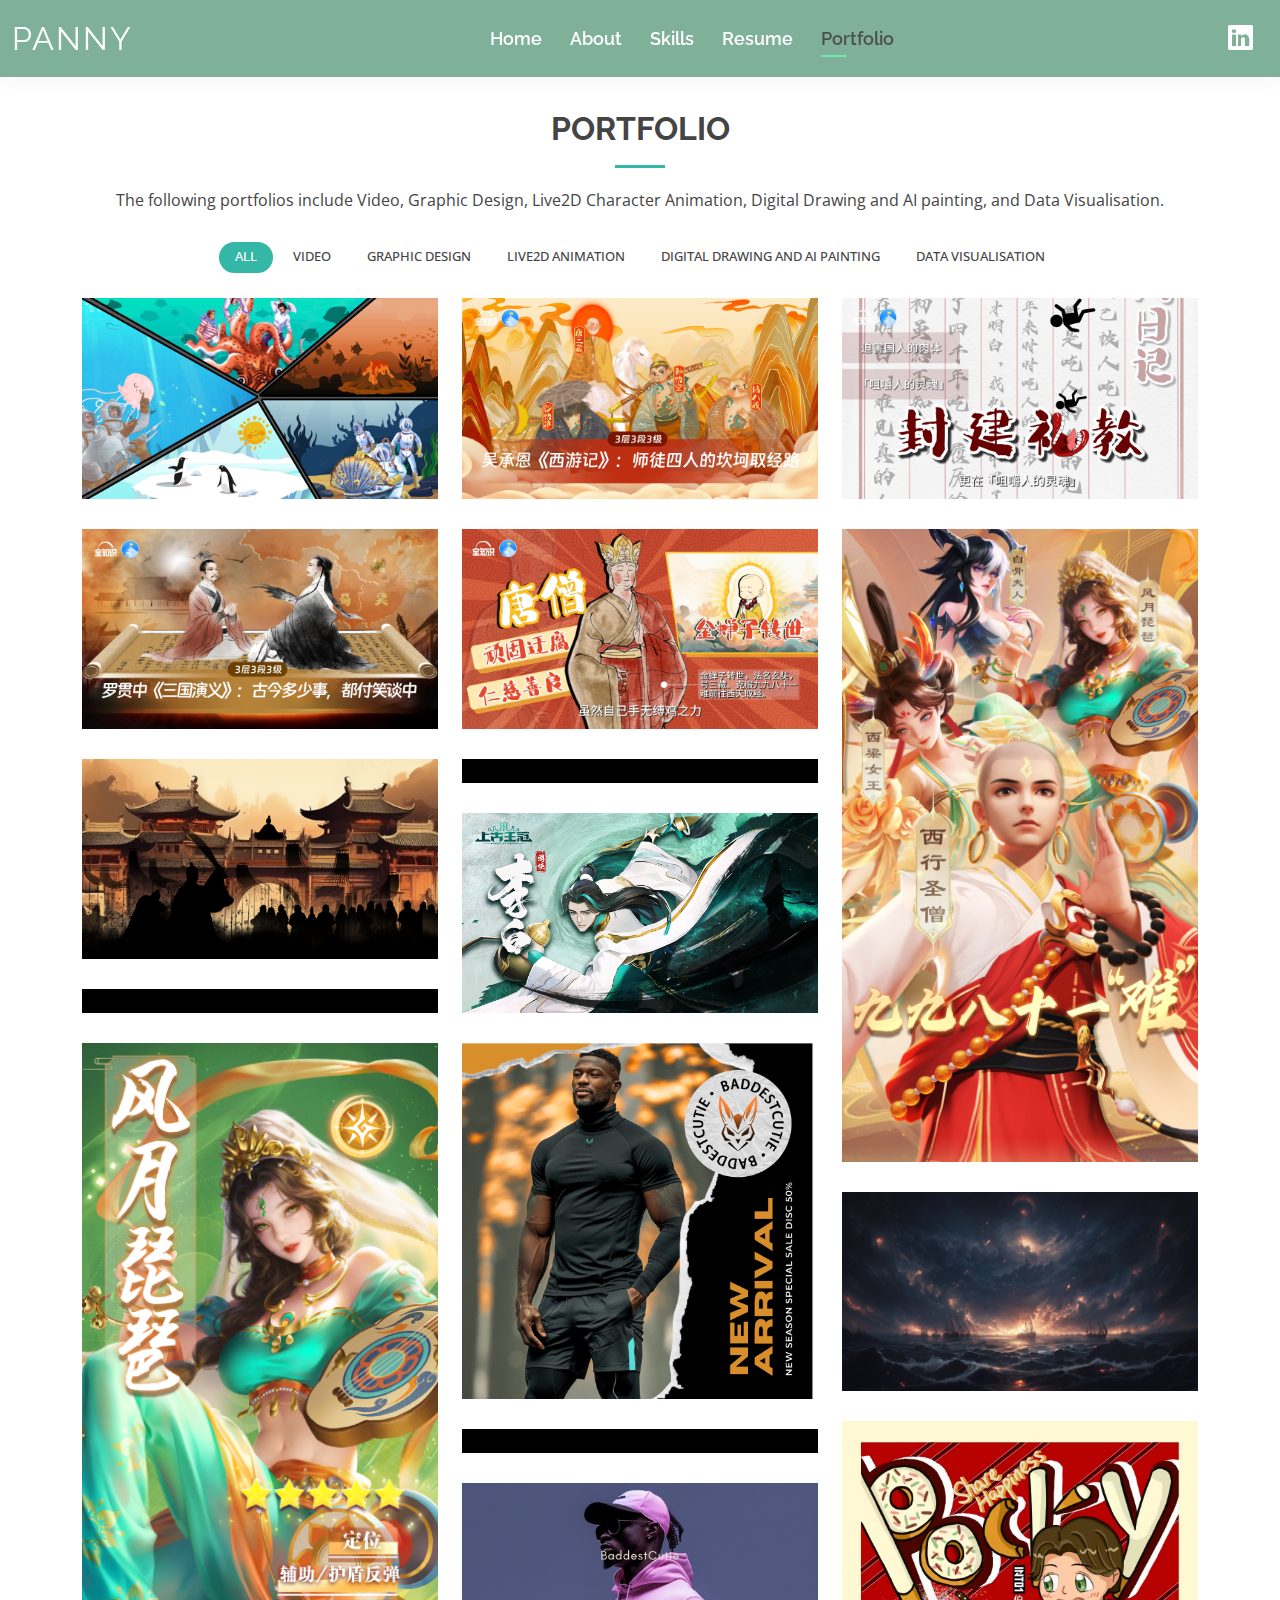
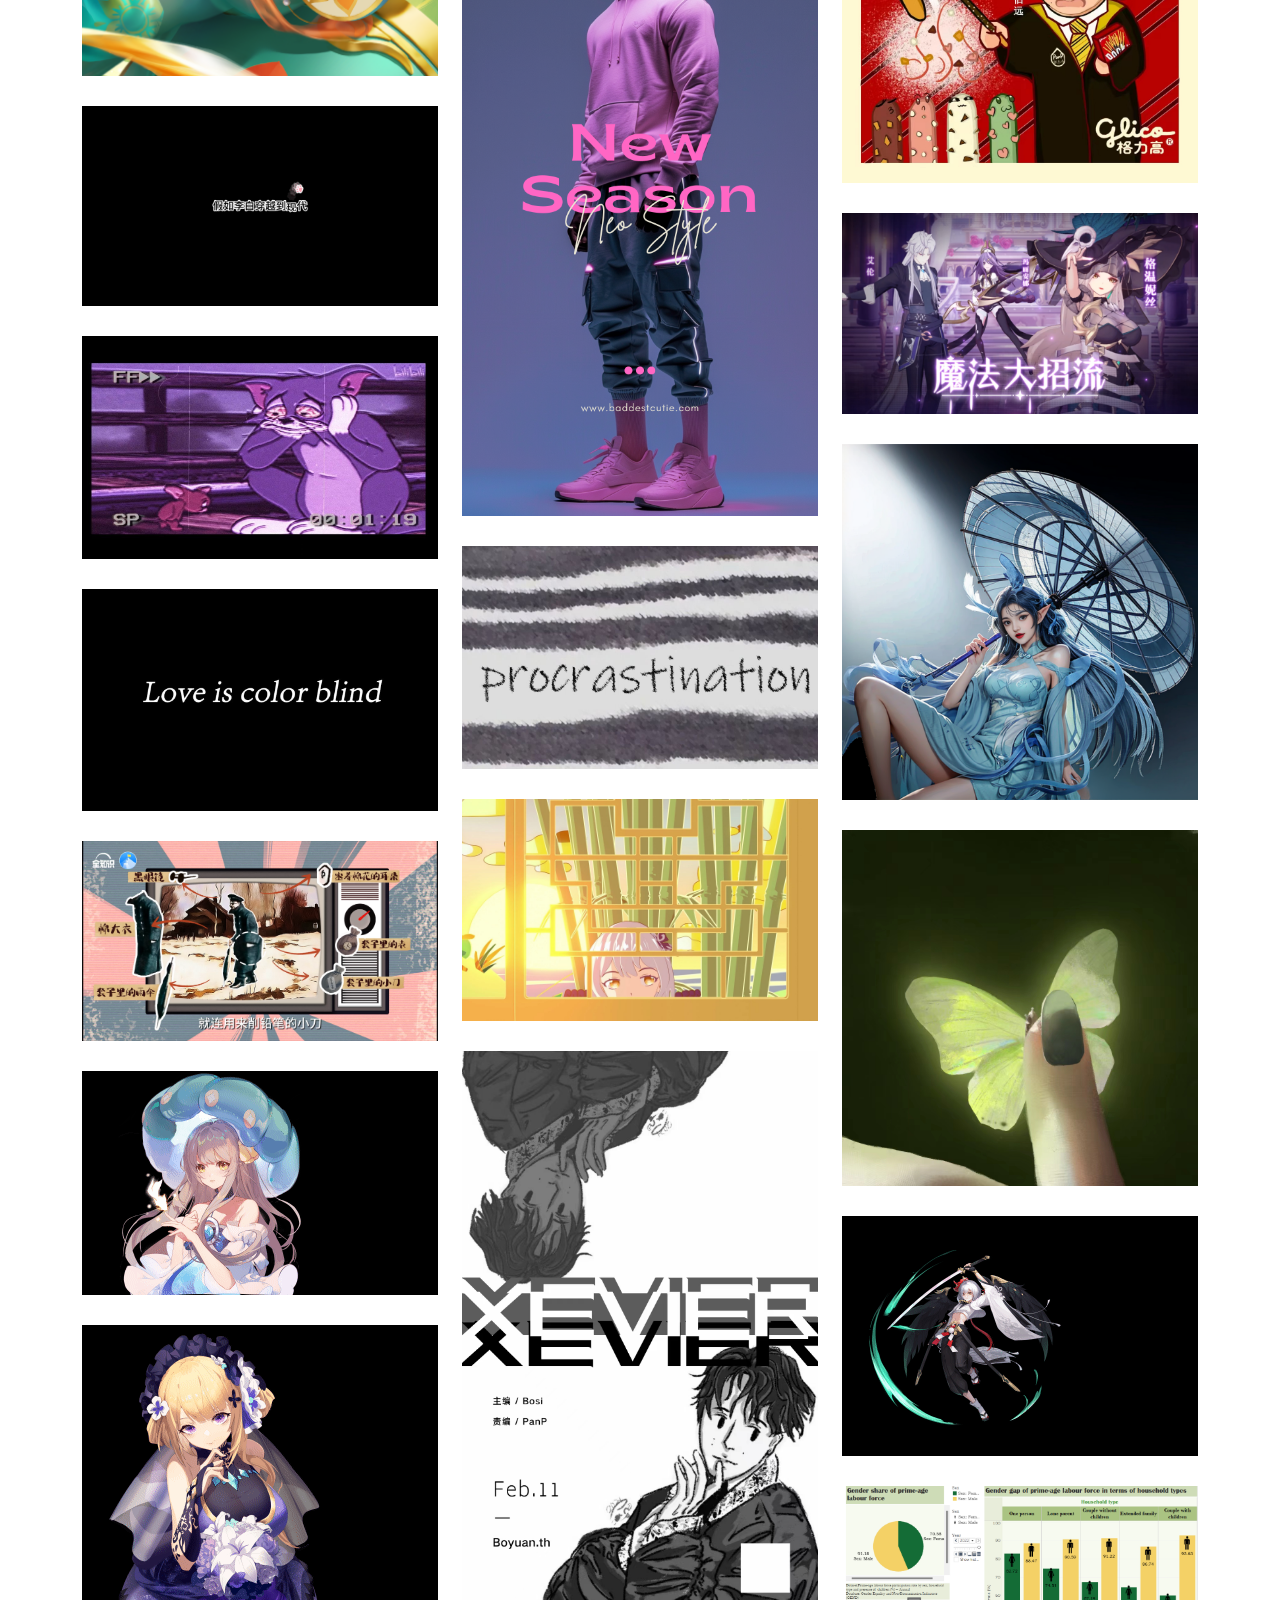
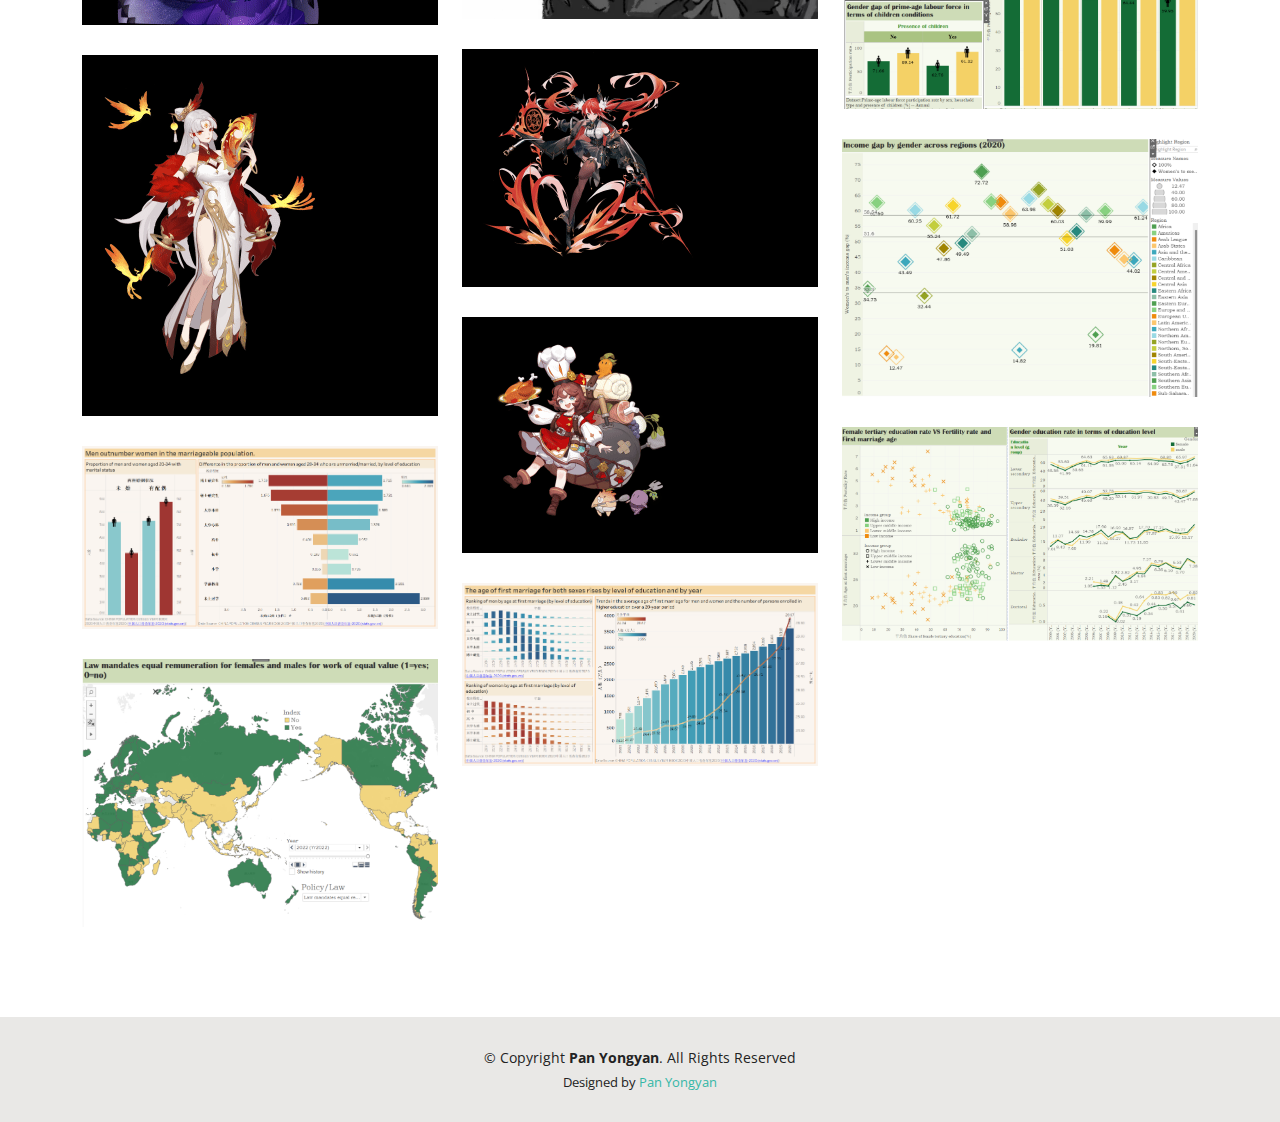
==== commit 08c9a80a: "Update portfolio.html" ====
--- a/portfolio.html
+++ b/portfolio.html
@@ -197,7 +197,7 @@
                 <h4>Wang Bo's "Teng Wang Ge Xu"</h4>
                 <p>Educational Video</p>
                 <div class="portfolio-links">
-                  <a href="assets\video\video4.mp4" data-gallery="portfolioGallery" class="portfolio-lightbox" title="Vide 4"><i class="bx bx-plus"></i></a>
+                  <a href="assets\video\video4.mp4" data-gallery="portfolioGallery" class="portfolio-lightbox" title="Video 4"><i class="bx bx-plus"></i></a>
                   <!--<a href="portfolio-details.html" class="portfolio-details-lightbox" data-glightbox="type: external" title="Portfolio Details"><i class="bx bx-link"></i></a>-->
                 </div>
               </div>
@@ -225,7 +225,7 @@
                 <h4>Promotional video for "知识天梯" Project</h4>
                 <p>Promotional Video</p>
                 <div class="portfolio-links">
-                  <a href="assets\video\video7.mp4" data-gallery="portfolioGallery" class="portfolio-lightbox" title="Vide 4"><i class="bx bx-link"></i></a>
+                  <a href="assets\video\video7.mp4" data-gallery="portfolioGallery" class="portfolio-lightbox" title="Video 4"><i class="bx bx-link"></i></a>
                   <!--<a href="portfolio-details.html" class="portfolio-details-lightbox" data-glightbox="type: external" title="Portfolio Details"><i class="bx bx-file"></i></a>-->
                 </div>
               </div>
@@ -253,7 +253,7 @@
                 <h4>A poster design with AI-generated model</h4>
                 <p>Graphic Design</p>
                 <div class="portfolio-links">
-                  <a href="assets\img\portfolio\gd-5.png" data-gallery="portfolioGallery" class="portfolio-lightbox" title="Graphic Design 5"><i class="bx bx-link"></i></a>
+                  <a href="assets\img\portfolio\ig post (male) - 1-1.png" data-gallery="portfolioGallery" class="portfolio-lightbox" title="Graphic Design 6"><i class="bx bx-link"></i></a>
                   <!--<a href="portfolio-details.html" class="portfolio-details-lightbox" data-glightbox="type: external" title="Portfolio Details"><i class="bx bx-file"></i></a>-->
                 </div>
               </div>
@@ -295,7 +295,7 @@
                 <h4>Game advertising video for character "Yang Yuhuan"</h4>
                 <p>Advertising video</p>
                 <div class="portfolio-links">
-                  <a href="assets\video\video8.mp4" data-gallery="portfolioGallery" class="portfolio-lightbox" title="Vide 5"><i class="bx bx-link"></i></a>
+                  <a href="assets\video\video8.mp4" data-gallery="portfolioGallery" class="portfolio-lightbox" title="Video 5"><i class="bx bx-link"></i></a>
                   <!--<a href="portfolio-details.html" class="portfolio-details-lightbox" data-glightbox="type: external" title="Portfolio Details"><i class="bx bx-file"></i></a>-->
                 </div>
               </div>
@@ -309,7 +309,7 @@
                 <h4>A poster design with AI-generated model</h4>
                 <p>Graphic Design</p>
                 <div class="portfolio-links">
-                  <a href="assets\img\portfolio\gd-5.png" data-gallery="portfolioGallery" class="portfolio-lightbox" title="Graphic Design 5"><i class="bx bx-link"></i></a>
+                  <a href="assets\img\portfolio\ig post (male) - 16-9.png" data-gallery="portfolioGallery" class="portfolio-lightbox" title="Graphic Design 7"><i class="bx bx-link"></i></a>
                   <!--<a href="portfolio-details.html" class="portfolio-details-lightbox" data-glightbox="type: external" title="Portfolio Details"><i class="bx bx-file"></i></a>-->
                 </div>
               </div>
@@ -323,7 +323,7 @@
                 <h4>Game advertising video for character "Libai"</h4>
                 <p>Advertising video</p>
                 <div class="portfolio-links">
-                  <a href="assets\video\video10.mp4" data-gallery="portfolioGallery" class="portfolio-lightbox" title="Vide 6"><i class="bx bx-link"></i></a>
+                  <a href="assets\video\video10.mp4" data-gallery="portfolioGallery" class="portfolio-lightbox" title="Video 6"><i class="bx bx-link"></i></a>
                   <!--<a href="portfolio-details.html" class="portfolio-details-lightbox" data-glightbox="type: external" title="Portfolio Details"><i class="bx bx-file"></i></a>-->
                 </div>
               </div>
@@ -337,7 +337,7 @@
                 <h4>Advertising video for Game "Contract of Fate"</h4>
                 <p>Advertising video</p>
                 <div class="portfolio-links">
-                  <a href="assets\video\video11.mp4" data-gallery="portfolioGallery" class="portfolio-lightbox" title="Vide 7"><i class="bx bx-link"></i></a>
+                  <a href="assets\video\video11.mp4" data-gallery="portfolioGallery" class="portfolio-lightbox" title="Video 7"><i class="bx bx-link"></i></a>
                   <!--<a href="portfolio-details.html" class="portfolio-details-lightbox" data-glightbox="type: external" title="Portfolio Details"><i class="bx bx-file"></i></a>-->
                 </div>
               </div>
@@ -351,12 +351,13 @@
                 <h4>404 NOT FOUND</h4>
                 <p>Personal Work</p>
                 <div class="portfolio-links">
-                  <a href="assets\video\video12.mp4" data-gallery="portfolioGallery" class="portfolio-lightbox" title="Vide 8"><i class="bx bx-link"></i></a>
-                  <!--<a href="portfolio-details.html" class="portfolio-details-lightbox" data-glightbox="type: external" title="Portfolio Details"><i class="bx bx-file"></i></a>-->
-                </div>
-              </div>
-            </div>
-          </div>
+                  <a href="assets\video\video12.mp4" data-gallery="portfolioGallery" class="portfolio-lightbox" title="Video 8"><i class="bx bx-link"></i></a>
+                  <!--<a href="portfolio-details.html" class="portfolio-details-lightbox" data-glightbox="type: external" title="Portfolio Details"><i class="bx bx-file"></i></a>-->
+                </div>
+              </div>
+            </div>
+          </div>
+
 
           <div class="col-lg-4 col-md-6 portfolio-item filter-drawing_n_AI">
             <div class="portfolio-wrap">
@@ -377,9 +378,37 @@
               <img src="assets/img/portfolio/Video14.jpg" class="img-fluid" alt="">
               <div class="portfolio-info">
                 <h4>Procrastination</h4>
+                <p>Toon Shading 3D Animation Final Year Project</p>
+                <div class="portfolio-links">
+                  <a href="assets\video\video14.mp4" data-gallery="portfolioGallery" class="portfolio-lightbox" title="Vide 9"><i class="bx bx-link"></i></a>
+                  <!--<a href="portfolio-details.html" class="portfolio-details-lightbox" data-glightbox="type: external" title="Portfolio Details"><i class="bx bx-file"></i></a>-->
+                </div>
+              </div>
+            </div>
+          </div>
+
+          <div class="col-lg-4 col-md-6 portfolio-item filter-video">
+            <div class="portfolio-wrap">
+              <img src="assets/img/portfolio/Video15.jpg" class="img-fluid" alt="">
+              <div class="portfolio-info">
+                <h4>Procrastination</h4>
+                <p>Group 3D Animation Project</p>
+                <div class="portfolio-links">
+                  <a href="assets\video\video15.mp4" data-gallery="portfolioGallery" class="portfolio-lightbox" title="Video 10"><i class="bx bx-link"></i></a>
+                  <!--<a href="portfolio-details.html" class="portfolio-details-lightbox" data-glightbox="type: external" title="Portfolio Details"><i class="bx bx-file"></i></a>-->
+                </div>
+              </div>
+            </div>
+          </div>
+
+          <div class="col-lg-4 col-md-6 portfolio-item filter-video">
+            <div class="portfolio-wrap">
+              <img src="assets/img/portfolio/Video16.jpg" class="img-fluid" alt="">
+              <div class="portfolio-info">
+                <h4>Procrastination</h4>
                 <p>Personal Short Film</p>
                 <div class="portfolio-links">
-                  <a href="assets\video\video14.mp4" data-gallery="portfolioGallery" class="portfolio-lightbox" title="Vide 9"><i class="bx bx-link"></i></a>
+                  <a href="assets\video\video16.mp4" data-gallery="portfolioGallery" class="portfolio-lightbox" title="Video 11"><i class="bx bx-link"></i></a>
                   <!--<a href="portfolio-details.html" class="portfolio-details-lightbox" data-glightbox="type: external" title="Portfolio Details"><i class="bx bx-file"></i></a>-->
                 </div>
               </div>
@@ -561,7 +590,7 @@
                 <h4>Men outnumber women in the marriageable population</h4>
                 <p>Data Visualization</p>
                 <div class="portfolio-links">
-                  <a href="assets\img\portfolio\data-3.png" data-gallery="portfolioGallery" class="portfolio-lightbox" title="Data Visualization 3"><i class="bx bx-link"></i></a>
+                  <a href="assets\img\portfolio\5.2.1.png" data-gallery="portfolioGallery" class="portfolio-lightbox" title="Data Visualization 4"><i class="bx bx-link"></i></a>
                   <!--<a href="portfolio-details.html" class="portfolio-details-lightbox" data-glightbox="type: external" title="Portfolio Details"><i class="bx bx-file"></i></a>-->
                 </div>
               </div>
@@ -575,7 +604,7 @@
                 <h4>The age of first marriage for both sexes rises by level of education and by year</h4>
                 <p>Data Visualization</p>
                 <div class="portfolio-links">
-                  <a href="assets\img\portfolio\data-3.png" data-gallery="portfolioGallery" class="portfolio-lightbox" title="Data Visualization 3"><i class="bx bx-link"></i></a>
+                  <a href="assets\img\portfolio\5.2.2.png" data-gallery="portfolioGallery" class="portfolio-lightbox" title="Data Visualization 5"><i class="bx bx-link"></i></a>
                   <!--<a href="portfolio-details.html" class="portfolio-details-lightbox" data-glightbox="type: external" title="Portfolio Details"><i class="bx bx-file"></i></a>-->
                 </div>
               </div>
@@ -589,7 +618,7 @@
                 <h4>Female employment-related policy</h4>
                 <p>Data Visualization</p>
                 <div class="portfolio-links">
-                  <a href="assets\img\portfolio\data-4.png" data-gallery="portfolioGallery" class="portfolio-lightbox" title="Data Visualization 4"><i class="bx bx-link"></i></a>
+                  <a href="assets\img\portfolio\data-4.png" data-gallery="portfolioGallery" class="portfolio-lightbox" title="Data Visualization 6"><i class="bx bx-link"></i></a>
                   <!--<a href="portfolio-details.html" class="portfolio-details-lightbox" data-glightbox="type: external" title="Portfolio Details"><i class="bx bx-file"></i></a>-->
                 </div>
               </div>
